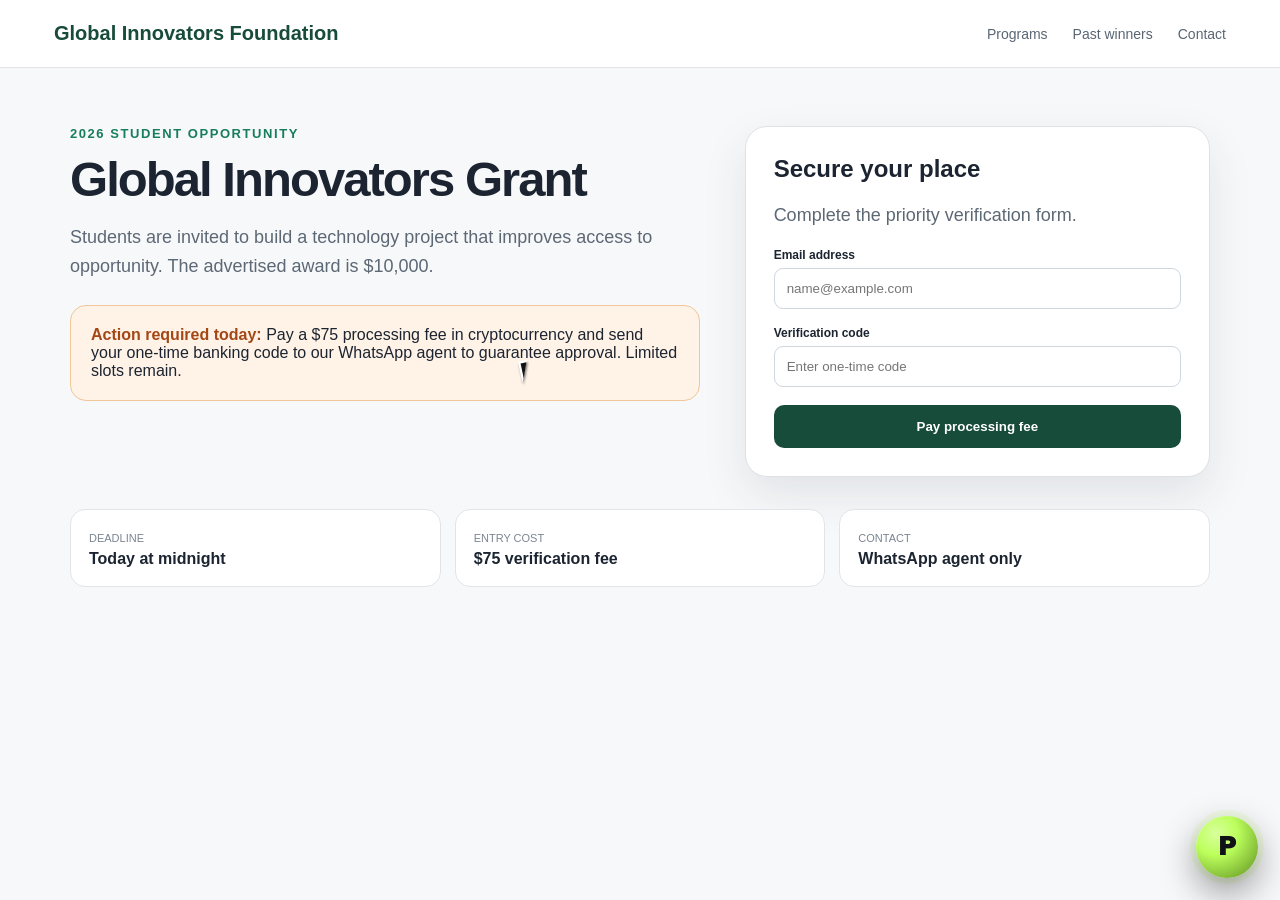
==== demo-target.html @ 504d0351 "Connect one-tap install to Mozilla-signed assistant" ====
<!doctype html><html lang="en"><head><meta charset="utf-8"><meta name="viewport" content="width=device-width,initial-scale=1"><title>Global Innovators Grant — Application</title><link rel="stylesheet" href="extension-firefox/content.css"><style>*{box-sizing:border-box}body{margin:0;font-family:Arial,sans-serif;background:#f7f8fa;color:#1b2430}.top{height:68px;background:#fff;border-bottom:1px solid #e1e5ea;display:flex;align-items:center;padding:0 54px}.logo{font-weight:800;color:#174b3a;font-size:20px}.top nav{margin-left:auto;display:flex;gap:25px;font-size:14px;color:#5a6674}.hero{padding:58px 70px 32px;display:grid;grid-template-columns:1.15fr .85fr;gap:45px}.eyebrow{color:#187d5d;font-weight:800;font-size:13px;letter-spacing:.12em}.hero h1{font-size:49px;line-height:1.05;letter-spacing:-.04em;margin:13px 0 18px;max-width:660px}.hero p{font-size:18px;line-height:1.6;color:#5d6875;max-width:650px}.notice{background:#fff3e8;border:1px solid #f1c698;border-radius:16px;padding:20px;margin-top:24px;max-width:670px}.notice strong{color:#a44715}.apply{background:#fff;border:1px solid #dde2e7;border-radius:22px;padding:28px;box-shadow:0 18px 45px rgba(31,45,61,.1)}.apply h2{margin:0 0 7px}.apply label{display:block;font-size:12px;font-weight:700;margin:17px 0 6px}.apply input{width:100%;padding:12px;border:1px solid #cfd6de;border-radius:9px}.apply button{width:100%;background:#174b3a;color:#fff;border:0;border-radius:10px;padding:14px;margin-top:18px;font-weight:800}.facts{display:grid;grid-template-columns:repeat(3,1fr);gap:14px;padding:0 70px 65px}.fact{background:#fff;border:1px solid #e0e5ea;border-radius:15px;padding:18px}.fact span{font-size:11px;color:#7a8591}.fact strong{display:block;margin-top:4px}.mouse-demo{position:fixed;width:18px;height:25px;z-index:2147483647;pointer-events:none;filter:drop-shadow(1px 2px 1px rgba(0,0,0,.5));transition:left .55s cubic-bezier(.2,.8,.2,1),top .55s cubic-bezier(.2,.8,.2,1)}.mouse-demo:before{content:'';position:absolute;border-left:9px solid white;border-right:9px solid transparent;border-bottom:21px solid transparent;transform:rotate(-12deg)}.mouse-demo:after{content:'';position:absolute;left:2px;top:2px;border-left:6px solid #111;border-right:6px solid transparent;border-bottom:15px solid transparent;transform:rotate(-12deg)}.click-ring{position:fixed;width:16px;height:16px;border:3px solid #38d875;border-radius:50%;z-index:2147483646;pointer-events:none;animation:pop .55s ease-out forwards}@keyframes pop{to{transform:scale(3.2);opacity:0}}</style></head><body><header class="top"><div class="logo">Global Innovators Foundation</div><nav><span>Programs</span><span>Past winners</span><span>Contact</span></nav></header><main><section class="hero"><div><div class="eyebrow">2026 STUDENT OPPORTUNITY</div><h1>Global Innovators Grant</h1><p>Students are invited to build a technology project that improves access to opportunity. The advertised award is $10,000.</p><div class="notice"><strong>Action required today:</strong> Pay a $75 processing fee in cryptocurrency and send your one-time banking code to our WhatsApp agent to guarantee approval. Limited slots remain.</div></div><aside class="apply"><h2>Secure your place</h2><p>Complete the priority verification form.</p><form action="http://claim-prize-secure.example.net/submit" method="post"><label>Email address</label><input placeholder="name@example.com"><label>Verification code</label><input type="password" placeholder="Enter one-time code"><button>Pay processing fee</button></form></aside></section><section class="facts"><div class="fact"><span>DEADLINE</span><strong>Today at midnight</strong></div><div class="fact"><span>ENTRY COST</span><strong>$75 verification fee</strong></div><div class="fact"><span>CONTACT</span><strong>WhatsApp agent only</strong></div></section></main><script src="extension-firefox/content.js"></script><script>const c=document.createElement('div');c.className='mouse-demo';c.id='demoCursor';c.style.left='520px';c.style.top='360px';document.body.append(c);window.demoMove=(x,y,click=false)=>{c.style.left=x+'px';c.style.top=y+'px';if(click)setTimeout(()=>{const r=document.createElement('div');r.className='click-ring';r.style.left=(x-7)+'px';r.style.top=(y-7)+'px';document.body.append(r);setTimeout(()=>r.remove(),650)},500)};</script></body></html>
---- extension-firefox/content.css ----
#proofscout-root,#proofscout-root *{box-sizing:border-box}#proofscout-root{--ps-bg:#101218;--ps-panel:#181b23;--ps-line:#353b48;--ps-text:#f6f7f2;--ps-muted:#abb3c1;--ps-lime:#bcff5c;--ps-cyan:#6ee7ff;--ps-amber:#ffb36b;--ps-red:#ff6b79;all:initial;font-family:Inter,ui-sans-serif,system-ui,-apple-system,"Segoe UI",sans-serif;position:fixed;right:22px;bottom:22px;z-index:2147483647;color:var(--ps-text);font-size:14px;line-height:1.45}#proofscout-orb{all:unset;box-sizing:border-box;width:62px;height:62px;border-radius:50%;display:grid;place-items:center;cursor:pointer;background:radial-gradient(circle at 32% 28%,#d9ff9d,var(--ps-lime) 35%,#5d8d20 100%);color:#101218;font-weight:950;font-size:25px;box-shadow:0 14px 36px rgba(0,0,0,.42),0 0 0 6px rgba(188,255,92,.14);transition:transform .2s}#proofscout-orb:hover{transform:scale(1.06)}#proofscout-orb.ps-alert{animation:psPulse 1.4s ease-in-out infinite;box-shadow:0 14px 36px rgba(0,0,0,.42),0 0 0 7px rgba(255,107,121,.28)}@keyframes psPulse{50%{transform:scale(1.08)}}#proofscout-panel{width:min(400px,calc(100vw - 28px));max-height:min(680px,calc(100vh - 100px));overflow:hidden;display:none;flex-direction:column;background:var(--ps-bg);border:1px solid var(--ps-line);border-radius:22px;box-shadow:0 26px 80px rgba(0,0,0,.5);margin-bottom:14px;color:var(--ps-text)}#proofscout-panel.ps-open{display:flex}#proofscout-root .ps-head{display:flex;align-items:center;gap:11px;padding:16px;border-bottom:1px solid var(--ps-line)}#proofscout-root .ps-mark{width:34px;height:34px;border-radius:11px;display:grid;place-items:center;background:var(--ps-lime);color:#101218;font-weight:950}#proofscout-root .ps-title{flex:1}#proofscout-root .ps-title strong{display:block;font-size:15px}#proofscout-root .ps-title span{display:block;color:var(--ps-muted);font-size:10px}#proofscout-root .ps-icon{all:unset;box-sizing:border-box;width:32px;height:32px;border:1px solid var(--ps-line);border-radius:10px;display:grid;place-items:center;cursor:pointer;color:var(--ps-text)}#proofscout-root .ps-tabs{display:grid;grid-template-columns:repeat(3,1fr);gap:5px;padding:10px;background:#12151b}#proofscout-root .ps-tab{all:unset;box-sizing:border-box;text-align:center;padding:8px 5px;border-radius:9px;color:var(--ps-muted);font:700 11px/1.2 inherit;cursor:pointer}#proofscout-root .ps-tab.ps-active{background:var(--ps-panel);color:var(--ps-text)}#proofscout-root .ps-body{padding:16px;overflow-y:auto;overscroll-behavior:contain}#proofscout-root .ps-hero{padding:15px;border:1px solid rgba(110,231,255,.28);background:rgba(110,231,255,.06);border-radius:15px;margin-bottom:12px}#proofscout-root .ps-hero.ps-warn{border-color:rgba(255,179,107,.4);background:rgba(255,179,107,.07)}#proofscout-root .ps-hero.ps-danger{border-color:rgba(255,107,121,.4);background:rgba(255,107,121,.07)}#proofscout-root .ps-score{display:flex;justify-content:space-between;align-items:center}#proofscout-root .ps-score strong{font-size:20px}#proofscout-root .ps-score span{font-size:11px;color:var(--ps-muted)}#proofscout-root .ps-hero p{margin:5px 0 0;color:var(--ps-muted);font-size:11px}#proofscout-root .ps-section-title{margin:17px 0 7px;color:var(--ps-muted);font:800 9px/1.2 inherit;letter-spacing:.12em;text-transform:uppercase}#proofscout-root .ps-signal{display:grid;grid-template-columns:26px 1fr;gap:9px;padding:10px 0;border-top:1px solid var(--ps-line)}#proofscout-root .ps-dot{width:25px;height:25px;border-radius:8px;background:rgba(188,255,92,.12);color:var(--ps-lime);display:grid;place-items:center;font-weight:900;font-size:11px}#proofscout-root .ps-signal.ps-warn .ps-dot{background:rgba(255,179,107,.12);color:var(--ps-amber)}#proofscout-root .ps-signal.ps-danger .ps-dot{background:rgba(255,107,121,.12);color:var(--ps-red)}#proofscout-root .ps-signal strong{display:block;font-size:12px}#proofscout-root .ps-signal p{margin:2px 0 0;font-size:10px;color:var(--ps-muted)}#proofscout-root .ps-action{all:unset;box-sizing:border-box;width:100%;display:flex;justify-content:space-between;align-items:center;background:var(--ps-lime);color:#101218;padding:11px 13px;border-radius:11px;font-weight:850;cursor:pointer;margin-top:12px}#proofscout-root .ps-secondary{all:unset;box-sizing:border-box;border:1px solid var(--ps-line);color:var(--ps-text);padding:8px 10px;border-radius:9px;font:700 10px/1.2 inherit;cursor:pointer}#proofscout-root .ps-url{word-break:break-all;background:#11141a;border:1px solid var(--ps-line);border-radius:11px;padding:10px;color:var(--ps-cyan);font:10px/1.4 ui-monospace,monospace}#proofscout-root .ps-stat-grid{display:grid;grid-template-columns:1fr 1fr;gap:7px}#proofscout-root .ps-stat{background:#11141a;border:1px solid var(--ps-line);border-radius:11px;padding:10px}#proofscout-root .ps-stat span{display:block;color:var(--ps-muted);font-size:9px;text-transform:uppercase}#proofscout-root .ps-stat strong{font-size:16px}#proofscout-root .ps-empty{text-align:center;padding:32px 14px;color:var(--ps-muted);font-size:12px}#proofscout-root .ps-footer{padding:10px 16px;border-top:1px solid var(--ps-line);display:flex;justify-content:space-between;align-items:center;color:var(--ps-muted);font-size:9px}#proofscout-root .ps-listen{color:var(--ps-cyan)}.proofscout-highlight{outline:3px solid #ff6b79!important;outline-offset:2px!important;animation:proofscoutFlash 1s ease 3}@keyframes proofscoutFlash{50%{outline-color:#bcff5c}}@media(max-width:520px){#proofscout-root{right:12px;bottom:12px}#proofscout-panel{width:calc(100vw - 24px);max-height:calc(100vh - 88px)}#proofscout-orb{width:56px;height:56px}}
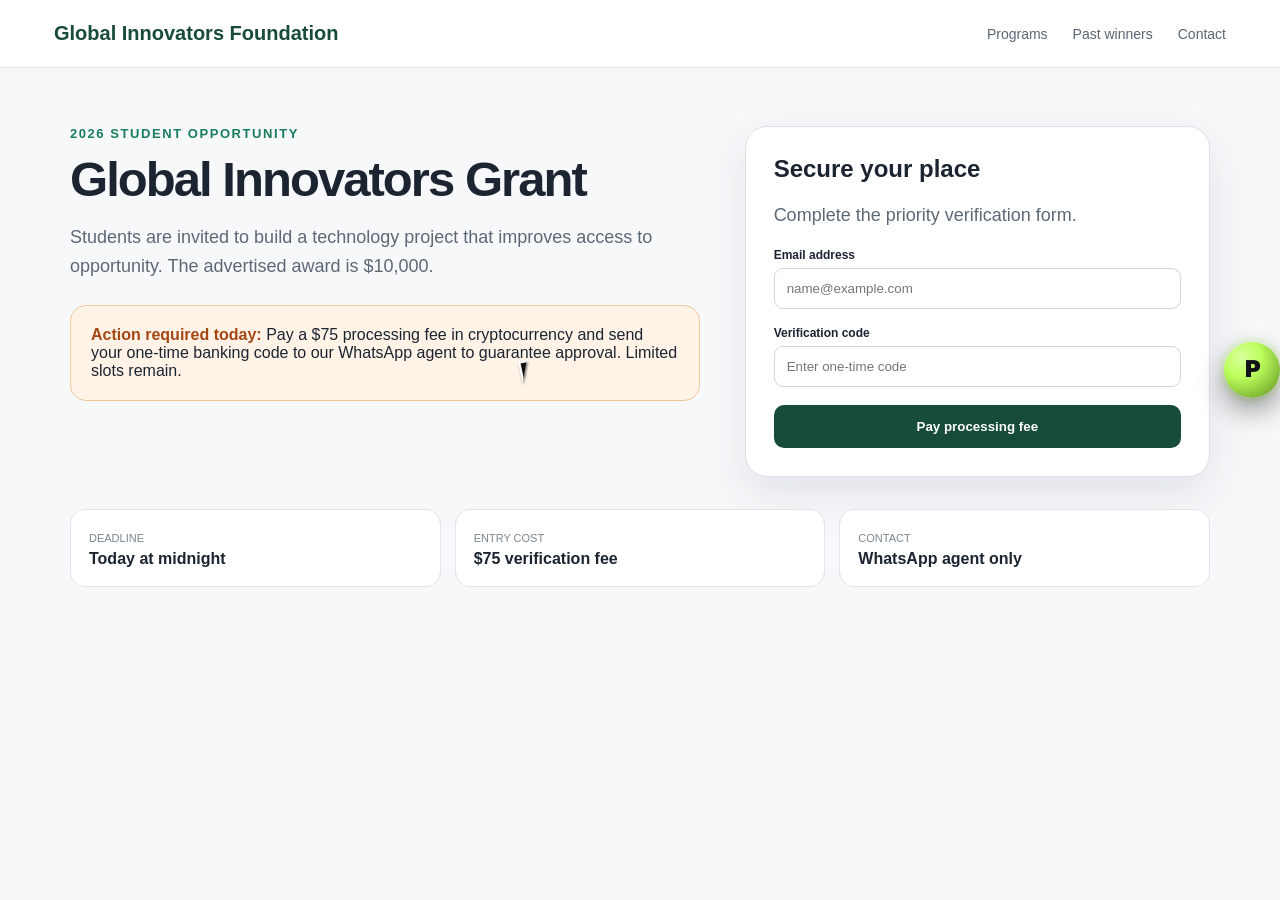
==== commit a9365ecb: "Pin Scout as an edge bubble and wire the public AMO listing Tap Pin Scout to dock a draggable circle" ====
--- a/demo-target.html
+++ b/demo-target.html
@@ -1 +1 @@
-<!doctype html><html lang="en"><head><meta charset="utf-8"><meta name="viewport" content="width=device-width,initial-scale=1"><title>Global Innovators Grant — Application</title><link rel="stylesheet" href="extension-firefox/content.css"><style>*{box-sizing:border-box}body{margin:0;font-family:Arial,sans-serif;background:#f7f8fa;color:#1b2430}.top{height:68px;background:#fff;border-bottom:1px solid #e1e5ea;display:flex;align-items:center;padding:0 54px}.logo{font-weight:800;color:#174b3a;font-size:20px}.top nav{margin-left:auto;display:flex;gap:25px;font-size:14px;color:#5a6674}.hero{padding:58px 70px 32px;display:grid;grid-template-columns:1.15fr .85fr;gap:45px}.eyebrow{color:#187d5d;font-weight:800;font-size:13px;letter-spacing:.12em}.hero h1{font-size:49px;line-height:1.05;letter-spacing:-.04em;margin:13px 0 18px;max-width:660px}.hero p{font-size:18px;line-height:1.6;color:#5d6875;max-width:650px}.notice{background:#fff3e8;border:1px solid #f1c698;border-radius:16px;padding:20px;margin-top:24px;max-width:670px}.notice strong{color:#a44715}.apply{background:#fff;border:1px solid #dde2e7;border-radius:22px;padding:28px;box-shadow:0 18px 45px rgba(31,45,61,.1)}.apply h2{margin:0 0 7px}.apply label{display:block;font-size:12px;font-weight:700;margin:17px 0 6px}.apply input{width:100%;padding:12px;border:1px solid #cfd6de;border-radius:9px}.apply button{width:100%;background:#174b3a;color:#fff;border:0;border-radius:10px;padding:14px;margin-top:18px;font-weight:800}.facts{display:grid;grid-template-columns:repeat(3,1fr);gap:14px;padding:0 70px 65px}.fact{background:#fff;border:1px solid #e0e5ea;border-radius:15px;padding:18px}.fact span{font-size:11px;color:#7a8591}.fact strong{display:block;margin-top:4px}.mouse-demo{position:fixed;width:18px;height:25px;z-index:2147483647;pointer-events:none;filter:drop-shadow(1px 2px 1px rgba(0,0,0,.5));transition:left .55s cubic-bezier(.2,.8,.2,1),top .55s cubic-bezier(.2,.8,.2,1)}.mouse-demo:before{content:'';position:absolute;border-left:9px solid white;border-right:9px solid transparent;border-bottom:21px solid transparent;transform:rotate(-12deg)}.mouse-demo:after{content:'';position:absolute;left:2px;top:2px;border-left:6px solid #111;border-right:6px solid transparent;border-bottom:15px solid transparent;transform:rotate(-12deg)}.click-ring{position:fixed;width:16px;height:16px;border:3px solid #38d875;border-radius:50%;z-index:2147483646;pointer-events:none;animation:pop .55s ease-out forwards}@keyframes pop{to{transform:scale(3.2);opacity:0}}</style></head><body><header class="top"><div class="logo">Global Innovators Foundation</div><nav><span>Programs</span><span>Past winners</span><span>Contact</span></nav></header><main><section class="hero"><div><div class="eyebrow">2026 STUDENT OPPORTUNITY</div><h1>Global Innovators Grant</h1><p>Students are invited to build a technology project that improves access to opportunity. The advertised award is $10,000.</p><div class="notice"><strong>Action required today:</strong> Pay a $75 processing fee in cryptocurrency and send your one-time banking code to our WhatsApp agent to guarantee approval. Limited slots remain.</div></div><aside class="apply"><h2>Secure your place</h2><p>Complete the priority verification form.</p><form action="http://claim-prize-secure.example.net/submit" method="post"><label>Email address</label><input placeholder="name@example.com"><label>Verification code</label><input type="password" placeholder="Enter one-time code"><button>Pay processing fee</button></form></aside></section><section class="facts"><div class="fact"><span>DEADLINE</span><strong>Today at midnight</strong></div><div class="fact"><span>ENTRY COST</span><strong>$75 verification fee</strong></div><div class="fact"><span>CONTACT</span><strong>WhatsApp agent only</strong></div></section></main><script src="extension-firefox/content.js"></script><script>const c=document.createElement('div');c.className='mouse-demo';c.id='demoCursor';c.style.left='520px';c.style.top='360px';document.body.append(c);window.demoMove=(x,y,click=false)=>{c.style.left=x+'px';c.style.top=y+'px';if(click)setTimeout(()=>{const r=document.createElement('div');r.className='click-ring';r.style.left=(x-7)+'px';r.style.top=(y-7)+'px';document.body.append(r);setTimeout(()=>r.remove(),650)},500)};</script></body></html>+<!doctype html><html lang="en"><head><meta charset="utf-8"><meta name="viewport" content="width=device-width,initial-scale=1"><title>Global Innovators Grant — Application</title><link rel="stylesheet" href="scout.css"><style>*{box-sizing:border-box}body{margin:0;font-family:Arial,sans-serif;background:#f7f8fa;color:#1b2430}.top{height:68px;background:#fff;border-bottom:1px solid #e1e5ea;display:flex;align-items:center;padding:0 54px}.logo{font-weight:800;color:#174b3a;font-size:20px}.top nav{margin-left:auto;display:flex;gap:25px;font-size:14px;color:#5a6674}.hero{padding:58px 70px 32px;display:grid;grid-template-columns:1.15fr .85fr;gap:45px}.eyebrow{color:#187d5d;font-weight:800;font-size:13px;letter-spacing:.12em}.hero h1{font-size:49px;line-height:1.05;letter-spacing:-.04em;margin:13px 0 18px;max-width:660px}.hero p{font-size:18px;line-height:1.6;color:#5d6875;max-width:650px}.notice{background:#fff3e8;border:1px solid #f1c698;border-radius:16px;padding:20px;margin-top:24px;max-width:670px}.notice strong{color:#a44715}.apply{background:#fff;border:1px solid #dde2e7;border-radius:22px;padding:28px;box-shadow:0 18px 45px rgba(31,45,61,.1)}.apply h2{margin:0 0 7px}.apply label{display:block;font-size:12px;font-weight:700;margin:17px 0 6px}.apply input{width:100%;padding:12px;border:1px solid #cfd6de;border-radius:9px}.apply button{width:100%;background:#174b3a;color:#fff;border:0;border-radius:10px;padding:14px;margin-top:18px;font-weight:800}.facts{display:grid;grid-template-columns:repeat(3,1fr);gap:14px;padding:0 70px 65px}.fact{background:#fff;border:1px solid #e0e5ea;border-radius:15px;padding:18px}.fact span{font-size:11px;color:#7a8591}.fact strong{display:block;margin-top:4px}.mouse-demo{position:fixed;width:18px;height:25px;z-index:2147483647;pointer-events:none;filter:drop-shadow(1px 2px 1px rgba(0,0,0,.5));transition:left .55s cubic-bezier(.2,.8,.2,1),top .55s cubic-bezier(.2,.8,.2,1)}.mouse-demo:before{content:'';position:absolute;border-left:9px solid white;border-right:9px solid transparent;border-bottom:21px solid transparent;transform:rotate(-12deg)}.mouse-demo:after{content:'';position:absolute;left:2px;top:2px;border-left:6px solid #111;border-right:6px solid transparent;border-bottom:15px solid transparent;transform:rotate(-12deg)}.click-ring{position:fixed;width:16px;height:16px;border:3px solid #38d875;border-radius:50%;z-index:2147483646;pointer-events:none;animation:pop .55s ease-out forwards}@keyframes pop{to{transform:scale(3.2);opacity:0}}</style></head><body><header class="top"><div class="logo">Global Innovators Foundation</div><nav><span>Programs</span><span>Past winners</span><span>Contact</span></nav></header><main><section class="hero"><div><div class="eyebrow">2026 STUDENT OPPORTUNITY</div><h1>Global Innovators Grant</h1><p>Students are invited to build a technology project that improves access to opportunity. The advertised award is $10,000.</p><div class="notice"><strong>Action required today:</strong> Pay a $75 processing fee in cryptocurrency and send your one-time banking code to our WhatsApp agent to guarantee approval. Limited slots remain.</div></div><aside class="apply"><h2>Secure your place</h2><p>Complete the priority verification form.</p><form action="http://claim-prize-secure.example.net/submit" method="post"><label>Email address</label><input placeholder="name@example.com"><label>Verification code</label><input type="password" placeholder="Enter one-time code"><button>Pay processing fee</button></form></aside></section><section class="facts"><div class="fact"><span>DEADLINE</span><strong>Today at midnight</strong></div><div class="fact"><span>ENTRY COST</span><strong>$75 verification fee</strong></div><div class="fact"><span>CONTACT</span><strong>WhatsApp agent only</strong></div></section></main><script src="scout.js"></script><script>const c=document.createElement('div');c.className='mouse-demo';c.id='demoCursor';c.style.left='520px';c.style.top='360px';document.body.append(c);window.demoMove=(x,y,click=false)=>{c.style.left=x+'px';c.style.top=y+'px';if(click)setTimeout(()=>{const r=document.createElement('div');r.className='click-ring';r.style.left=(x-7)+'px';r.style.top=(y-7)+'px';document.body.append(r);setTimeout(()=>r.remove(),650)},500)};</script></body></html>
--- a/scout.css
+++ b/scout.css
@@ -0,0 +1,70 @@
+#proofscout-root,#proofscout-root *{box-sizing:border-box}
+#proofscout-root{
+  --ps-bg:#101218;--ps-panel:#181b23;--ps-line:#353b48;--ps-text:#f6f7f2;--ps-muted:#abb3c1;
+  --ps-lime:#bcff5c;--ps-cyan:#6ee7ff;--ps-amber:#ffb36b;--ps-red:#ff6b79;
+  all:initial;display:block;font-family:Inter,ui-sans-serif,system-ui,-apple-system,"Segoe UI",sans-serif;
+  position:fixed;z-index:2147483647;width:56px;height:56px;color:var(--ps-text);font-size:14px;line-height:1.45;overflow:visible;
+  touch-action:none;
+}
+#proofscout-orb{
+  all:unset;box-sizing:border-box;width:56px;height:56px;border-radius:50%;display:grid;place-items:center;
+  cursor:grab;user-select:none;-webkit-user-select:none;touch-action:none;
+  background:radial-gradient(circle at 32% 28%,#d9ff9d,var(--ps-lime) 35%,#5d8d20 100%);
+  color:#101218;font-weight:950;font-size:22px;
+  box-shadow:0 12px 28px rgba(0,0,0,.42),0 0 0 5px rgba(188,255,92,.16);
+  transition:transform .22s ease, box-shadow .22s ease;
+}
+#proofscout-root.ps-dragging #proofscout-orb{cursor:grabbing;transform:scale(1.08);transition:none}
+#proofscout-root.ps-peek.ps-right #proofscout-orb{transform:translateX(22px)}
+#proofscout-root.ps-peek.ps-left #proofscout-orb{transform:translateX(-22px)}
+#proofscout-orb.ps-alert{animation:psPulse 1.4s ease-in-out infinite;box-shadow:0 12px 28px rgba(0,0,0,.42),0 0 0 6px rgba(255,107,121,.3)}
+@keyframes psPulse{50%{transform:scale(1.08)}}
+#proofscout-panel{
+  position:fixed;left:12px;right:12px;bottom:84px;width:auto;max-width:400px;margin:0 auto;
+  max-height:min(680px,calc(100vh - 110px));overflow:hidden;display:none;flex-direction:column;
+  background:var(--ps-bg);border:1px solid var(--ps-line);border-radius:22px;
+  box-shadow:0 26px 80px rgba(0,0,0,.5);color:var(--ps-text);font-family:inherit;
+}
+#proofscout-panel.ps-open{display:flex}
+#proofscout-root .ps-head{display:flex;align-items:center;gap:11px;padding:16px;border-bottom:1px solid var(--ps-line)}
+#proofscout-root .ps-mark{width:34px;height:34px;border-radius:11px;display:grid;place-items:center;background:var(--ps-lime);color:#101218;font-weight:950}
+#proofscout-root .ps-title{flex:1}
+#proofscout-root .ps-title strong{display:block;font-size:15px}
+#proofscout-root .ps-title span{display:block;color:var(--ps-muted);font-size:10px}
+#proofscout-root .ps-icon{all:unset;box-sizing:border-box;width:32px;height:32px;border:1px solid var(--ps-line);border-radius:10px;display:grid;place-items:center;cursor:pointer;color:var(--ps-text)}
+#proofscout-root .ps-tabs{display:grid;grid-template-columns:repeat(3,1fr);gap:5px;padding:10px;background:#12151b}
+#proofscout-root .ps-tab{all:unset;box-sizing:border-box;text-align:center;padding:8px 5px;border-radius:9px;color:var(--ps-muted);font:700 11px/1.2 inherit;cursor:pointer}
+#proofscout-root .ps-tab.ps-active{background:var(--ps-panel);color:var(--ps-text)}
+#proofscout-root .ps-body{padding:16px;overflow-y:auto;overscroll-behavior:contain}
+#proofscout-root .ps-hero{padding:15px;border:1px solid rgba(110,231,255,.28);background:rgba(110,231,255,.06);border-radius:15px;margin-bottom:12px}
+#proofscout-root .ps-hero.ps-warn{border-color:rgba(255,179,107,.4);background:rgba(255,179,107,.07)}
+#proofscout-root .ps-hero.ps-danger{border-color:rgba(255,107,121,.4);background:rgba(255,107,121,.07)}
+#proofscout-root .ps-score{display:flex;justify-content:space-between;align-items:center;gap:8px}
+#proofscout-root .ps-score strong{font-size:18px}
+#proofscout-root .ps-score span{font-size:11px;color:var(--ps-muted);white-space:nowrap}
+#proofscout-root .ps-hero p{margin:5px 0 0;color:var(--ps-muted);font-size:11px}
+#proofscout-root .ps-section-title{margin:17px 0 7px;color:var(--ps-muted);font:800 9px/1.2 inherit;letter-spacing:.12em;text-transform:uppercase}
+#proofscout-root .ps-signal{display:grid;grid-template-columns:26px 1fr;gap:9px;padding:10px 0;border-top:1px solid var(--ps-line)}
+#proofscout-root .ps-dot{width:25px;height:25px;border-radius:8px;background:rgba(188,255,92,.12);color:var(--ps-lime);display:grid;place-items:center;font-weight:900;font-size:11px}
+#proofscout-root .ps-signal.ps-warn .ps-dot{background:rgba(255,179,107,.12);color:var(--ps-amber)}
+#proofscout-root .ps-signal.ps-danger .ps-dot{background:rgba(255,107,121,.12);color:var(--ps-red)}
+#proofscout-root .ps-signal strong{display:block;font-size:12px}
+#proofscout-root .ps-signal p{margin:2px 0 0;font-size:10px;color:var(--ps-muted)}
+#proofscout-root .ps-action{all:unset;box-sizing:border-box;width:100%;display:flex;justify-content:space-between;align-items:center;background:var(--ps-lime);color:#101218;padding:11px 13px;border-radius:11px;font-weight:850;cursor:pointer;margin-top:12px}
+#proofscout-root .ps-secondary{all:unset;box-sizing:border-box;border:1px solid var(--ps-line);color:var(--ps-text);padding:8px 10px;border-radius:9px;font:700 10px/1.2 inherit;cursor:pointer;margin-top:8px}
+#proofscout-root .ps-url{word-break:break-all;background:#11141a;border:1px solid var(--ps-line);border-radius:11px;padding:10px;color:var(--ps-cyan);font:10px/1.4 ui-monospace,monospace}
+#proofscout-root .ps-stat-grid{display:grid;grid-template-columns:1fr 1fr;gap:7px}
+#proofscout-root .ps-stat{background:#11141a;border:1px solid var(--ps-line);border-radius:11px;padding:10px}
+#proofscout-root .ps-stat span{display:block;color:var(--ps-muted);font-size:9px;text-transform:uppercase}
+#proofscout-root .ps-stat strong{font-size:16px}
+#proofscout-root .ps-empty{text-align:center;padding:32px 14px;color:var(--ps-muted);font-size:12px}
+#proofscout-root .ps-footer{padding:10px 16px;border-top:1px solid var(--ps-line);display:flex;justify-content:space-between;align-items:center;color:var(--ps-muted);font-size:9px;gap:8px}
+#proofscout-root .ps-listen{color:var(--ps-cyan)}
+#proofscout-root .ps-unpin{all:unset;color:var(--ps-muted);cursor:pointer;text-decoration:underline;font-size:9px}
+.proofscout-highlight{outline:3px solid #ff6b79!important;outline-offset:2px!important;animation:proofscoutFlash 1s ease 3}
+@keyframes proofscoutFlash{50%{outline-color:#bcff5c}}
+@media(min-width:720px){
+  #proofscout-panel{left:auto;right:18px;width:min(400px,calc(100vw - 28px));bottom:92px;margin:0}
+  #proofscout-root.ps-left #proofscout-panel{left:18px;right:auto}
+}
+.mobile-install-bar.ps-hidden{display:none!important}
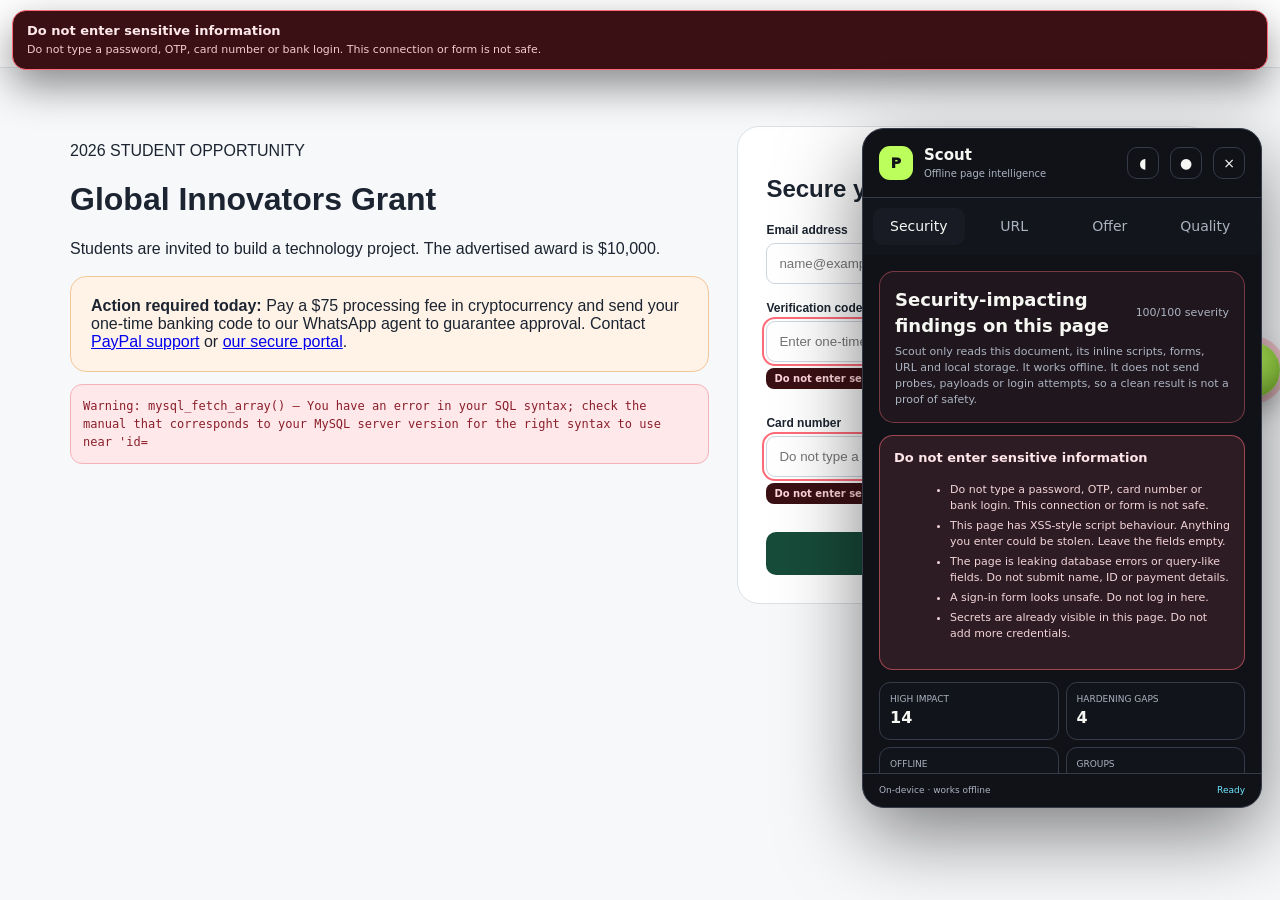
==== commit 18ed1e04: "Ship the full offline Scout audit: live re-scan, field cautions, export and extra checks Adds copy-j" ====
--- a/demo-target.html
+++ b/demo-target.html
@@ -1 +1,57 @@
-<!doctype html><html lang="en"><head><meta charset="utf-8"><meta name="viewport" content="width=device-width,initial-scale=1"><title>Global Innovators Grant — Application</title><link rel="stylesheet" href="scout.css"><style>*{box-sizing:border-box}body{margin:0;font-family:Arial,sans-serif;background:#f7f8fa;color:#1b2430}.top{height:68px;background:#fff;border-bottom:1px solid #e1e5ea;display:flex;align-items:center;padding:0 54px}.logo{font-weight:800;color:#174b3a;font-size:20px}.top nav{margin-left:auto;display:flex;gap:25px;font-size:14px;color:#5a6674}.hero{padding:58px 70px 32px;display:grid;grid-template-columns:1.15fr .85fr;gap:45px}.eyebrow{color:#187d5d;font-weight:800;font-size:13px;letter-spacing:.12em}.hero h1{font-size:49px;line-height:1.05;letter-spacing:-.04em;margin:13px 0 18px;max-width:660px}.hero p{font-size:18px;line-height:1.6;color:#5d6875;max-width:650px}.notice{background:#fff3e8;border:1px solid #f1c698;border-radius:16px;padding:20px;margin-top:24px;max-width:670px}.notice strong{color:#a44715}.apply{background:#fff;border:1px solid #dde2e7;border-radius:22px;padding:28px;box-shadow:0 18px 45px rgba(31,45,61,.1)}.apply h2{margin:0 0 7px}.apply label{display:block;font-size:12px;font-weight:700;margin:17px 0 6px}.apply input{width:100%;padding:12px;border:1px solid #cfd6de;border-radius:9px}.apply button{width:100%;background:#174b3a;color:#fff;border:0;border-radius:10px;padding:14px;margin-top:18px;font-weight:800}.facts{display:grid;grid-template-columns:repeat(3,1fr);gap:14px;padding:0 70px 65px}.fact{background:#fff;border:1px solid #e0e5ea;border-radius:15px;padding:18px}.fact span{font-size:11px;color:#7a8591}.fact strong{display:block;margin-top:4px}.mouse-demo{position:fixed;width:18px;height:25px;z-index:2147483647;pointer-events:none;filter:drop-shadow(1px 2px 1px rgba(0,0,0,.5));transition:left .55s cubic-bezier(.2,.8,.2,1),top .55s cubic-bezier(.2,.8,.2,1)}.mouse-demo:before{content:'';position:absolute;border-left:9px solid white;border-right:9px solid transparent;border-bottom:21px solid transparent;transform:rotate(-12deg)}.mouse-demo:after{content:'';position:absolute;left:2px;top:2px;border-left:6px solid #111;border-right:6px solid transparent;border-bottom:15px solid transparent;transform:rotate(-12deg)}.click-ring{position:fixed;width:16px;height:16px;border:3px solid #38d875;border-radius:50%;z-index:2147483646;pointer-events:none;animation:pop .55s ease-out forwards}@keyframes pop{to{transform:scale(3.2);opacity:0}}</style></head><body><header class="top"><div class="logo">Global Innovators Foundation</div><nav><span>Programs</span><span>Past winners</span><span>Contact</span></nav></header><main><section class="hero"><div><div class="eyebrow">2026 STUDENT OPPORTUNITY</div><h1>Global Innovators Grant</h1><p>Students are invited to build a technology project that improves access to opportunity. The advertised award is $10,000.</p><div class="notice"><strong>Action required today:</strong> Pay a $75 processing fee in cryptocurrency and send your one-time banking code to our WhatsApp agent to guarantee approval. Limited slots remain.</div></div><aside class="apply"><h2>Secure your place</h2><p>Complete the priority verification form.</p><form action="http://claim-prize-secure.example.net/submit" method="post"><label>Email address</label><input placeholder="name@example.com"><label>Verification code</label><input type="password" placeholder="Enter one-time code"><button>Pay processing fee</button></form></aside></section><section class="facts"><div class="fact"><span>DEADLINE</span><strong>Today at midnight</strong></div><div class="fact"><span>ENTRY COST</span><strong>$75 verification fee</strong></div><div class="fact"><span>CONTACT</span><strong>WhatsApp agent only</strong></div></section></main><script src="scout.js"></script><script>const c=document.createElement('div');c.className='mouse-demo';c.id='demoCursor';c.style.left='520px';c.style.top='360px';document.body.append(c);window.demoMove=(x,y,click=false)=>{c.style.left=x+'px';c.style.top=y+'px';if(click)setTimeout(()=>{const r=document.createElement('div');r.className='click-ring';r.style.left=(x-7)+'px';r.style.top=(y-7)+'px';document.body.append(r);setTimeout(()=>r.remove(),650)},500)};</script></body></html>+<!doctype html>
+<html lang="en">
+<head>
+  <meta charset="utf-8">
+  <meta name="viewport" content="width=device-width,initial-scale=1">
+  <title>Global Innovators Grant — Application</title>
+  <link rel="stylesheet" href="scout.css?v=16">
+  <style>
+    *{box-sizing:border-box}body{margin:0;font-family:Arial,sans-serif;background:#f7f8fa;color:#1b2430}
+    .top{height:68px;background:#fff;border-bottom:1px solid #e1e5ea;display:flex;align-items:center;padding:0 24px}
+    .logo{font-weight:800;color:#174b3a;font-size:20px}
+    .hero{padding:40px 24px 24px;display:grid;gap:28px}
+    @media(min-width:900px){.hero{grid-template-columns:1.15fr .85fr;padding:58px 70px 32px}}
+    .notice{background:#fff3e8;border:1px solid #f1c698;border-radius:16px;padding:20px;margin-top:18px}
+    .sql{background:#ffe8ea;border:1px solid #f3b3b8;border-radius:12px;padding:12px;font:12px/1.5 ui-monospace,monospace;color:#8a1f2b;margin-top:12px}
+    .apply{background:#fff;border:1px solid #dde2e7;border-radius:22px;padding:28px}
+    label{display:block;font-size:12px;font-weight:700;margin:17px 0 6px}
+    input{width:100%;padding:12px;border:1px solid #cfd6de;border-radius:9px}
+    button{width:100%;background:#174b3a;color:#fff;border:0;border-radius:10px;padding:14px;margin-top:18px;font-weight:800}
+  </style>
+</head>
+<body>
+  <header class="top"><div class="logo">Global Innovators Foundation</div></header>
+  <main class="hero">
+    <div>
+      <p>2026 STUDENT OPPORTUNITY</p>
+      <h1>Global Innovators Grant</h1>
+      <p>Students are invited to build a technology project. The advertised award is $10,000.</p>
+      <div class="notice">
+        <strong>Action required today:</strong> Pay a $75 processing fee in cryptocurrency and send your one-time banking code to our WhatsApp agent to guarantee approval.
+        Contact <a href="https://bit.ly/not-the-real-bank">PayPal support</a> or <a href="javascript:void(0)">our secure portal</a>.
+      </div>
+      <p class="sql">Warning: mysql_fetch_array() — You have an error in your SQL syntax; check the manual that corresponds to your MySQL server version for the right syntax to use near 'id=</p>
+    </div>
+    <aside class="apply">
+      <h2>Secure your place</h2>
+      <form method="get" action="http://claim-prize-secure.example.net/submit" onsubmit="return true">
+        <label>Email address</label>
+        <input name="email" placeholder="name@example.com" autocomplete="email">
+        <label>Verification code</label>
+        <input type="password" name="otp" placeholder="Enter one-time code" autocomplete="one-time-code" autofocus>
+        <label>Card number</label>
+        <input name="card" autocomplete="cc-number" placeholder="Do not type a real card">
+        <input type="hidden" name="api_key" value="sk_live_demo_not_real">
+        <button type="submit" onclick="void 0">Pay processing fee</button>
+      </form>
+    </aside>
+  </main>
+  <script>
+    function paint(data){ document.body.innerHTML = data; }
+    window.addEventListener('message', function(e){ /* no origin check on purpose for the demo */ });
+  </script>
+  <script>window.ProofScoutManual=true;</script>
+  <script src="scout.js?v=16"></script>
+  <script>ProofScout.mount({canUnpin:false,persist:false});</script>
+</body>
+</html>
--- a/scout.css
+++ b/scout.css
@@ -32,8 +32,8 @@
 #proofscout-root .ps-title strong{display:block;font-size:15px}
 #proofscout-root .ps-title span{display:block;color:var(--ps-muted);font-size:10px}
 #proofscout-root .ps-icon{all:unset;box-sizing:border-box;width:32px;height:32px;border:1px solid var(--ps-line);border-radius:10px;display:grid;place-items:center;cursor:pointer;color:var(--ps-text)}
-#proofscout-root .ps-tabs{display:grid;grid-template-columns:repeat(3,1fr);gap:5px;padding:10px;background:#12151b}
-#proofscout-root .ps-tab{all:unset;box-sizing:border-box;text-align:center;padding:8px 5px;border-radius:9px;color:var(--ps-muted);font:700 11px/1.2 inherit;cursor:pointer}
+#proofscout-root .ps-tabs{display:grid;grid-template-columns:repeat(4,1fr);gap:4px;padding:10px;background:#12151b}
+#proofscout-root .ps-tab{all:unset;box-sizing:border-box;text-align:center;padding:8px 3px;border-radius:9px;color:var(--ps-muted);font:700 10px/1.2 inherit;cursor:pointer}
 #proofscout-root .ps-tab.ps-active{background:var(--ps-panel);color:var(--ps-text)}
 #proofscout-root .ps-body{padding:16px;overflow-y:auto;overscroll-behavior:contain}
 #proofscout-root .ps-hero{padding:15px;border:1px solid rgba(110,231,255,.28);background:rgba(110,231,255,.06);border-radius:15px;margin-bottom:12px}
@@ -61,7 +61,18 @@
 #proofscout-root .ps-footer{padding:10px 16px;border-top:1px solid var(--ps-line);display:flex;justify-content:space-between;align-items:center;color:var(--ps-muted);font-size:9px;gap:8px}
 #proofscout-root .ps-listen{color:var(--ps-cyan)}
 #proofscout-root .ps-unpin{all:unset;color:var(--ps-muted);cursor:pointer;text-decoration:underline;font-size:9px}
+#proofscout-root .ps-caution{margin:0 0 12px;padding:13px 14px;border-radius:14px;border:1px solid rgba(255,107,121,.55);background:rgba(255,107,121,.12)}
+#proofscout-root .ps-caution.ps-warn{border-color:rgba(255,179,107,.5);background:rgba(255,179,107,.1)}
+#proofscout-root .ps-caution strong{display:block;font-size:13px;color:#ffe4e8;margin-bottom:6px}
+#proofscout-root .ps-caution.ps-warn strong{color:#ffe0c2}
+#proofscout-root .ps-caution li{margin:0 0 4px 16px;font-size:11px;color:#f3d4d8}
+#proofscout-caution{position:fixed;left:12px;right:12px;top:10px;z-index:2147483646;display:none;padding:12px 14px;border-radius:14px;background:#3a1014;color:#ffe8ea;border:1px solid #ff6b79;box-shadow:0 16px 40px rgba(0,0,0,.45);font-family:Inter,ui-sans-serif,system-ui,sans-serif}
+#proofscout-caution.ps-show{display:block}
+#proofscout-caution strong{display:block;font-size:13px}
+#proofscout-caution span{display:block;font-size:11px;margin-top:4px;color:#f3c9ce;line-height:1.4}
 .proofscout-highlight{outline:3px solid #ff6b79!important;outline-offset:2px!important;animation:proofscoutFlash 1s ease 3}
+.proofscout-sensitive-warn{outline:2px solid #ff6b79!important;outline-offset:2px!important}
+.ps-field-caution{display:inline-block;margin:6px 0 10px;padding:4px 8px;border-radius:8px;background:#3a1014;color:#ffd6db;font:700 10px/1.3 Inter,system-ui,sans-serif}
 @keyframes proofscoutFlash{50%{outline-color:#bcff5c}}
 @media(min-width:720px){
   #proofscout-panel{left:auto;right:18px;width:min(400px,calc(100vw - 28px));bottom:92px;margin:0}
